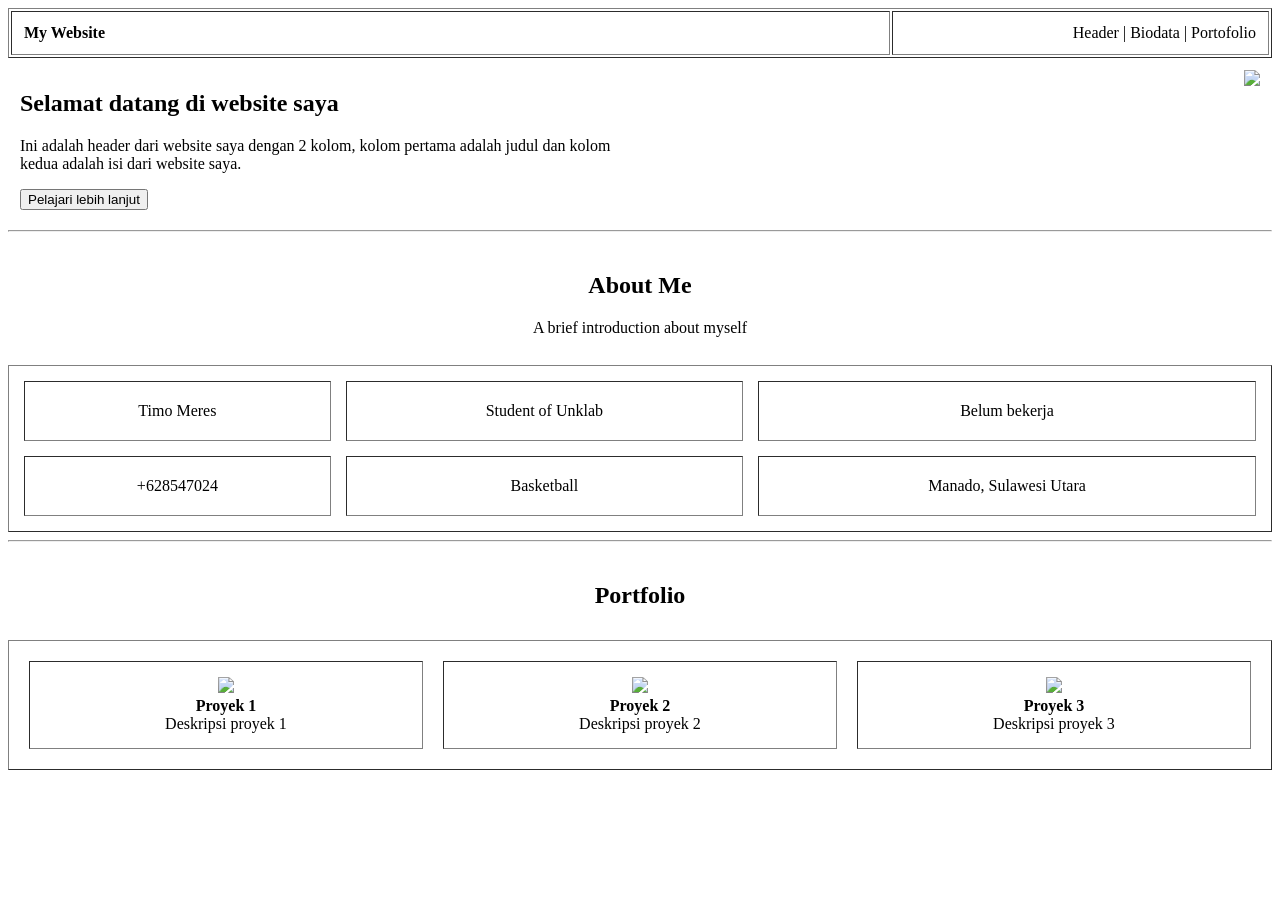
==== index.html @ fc2ae6ec "tugas1website" ====
<!doctype html>
<html lang="en">
  <head>
    <meta charset="UTF-8" />
    <title>Tugas Edu</title>
  </head>

  <body>
    <!-- MENU ATAS -->
    <table border="1" width="100%" cellpadding="12">
      <tr>
        <td width="70%"><b>My Website</b></td>
        <td align="right">Header | Biodata | Portofolio</td>
      </tr>
    </table>

    <!-- SECTION HEADER -->
    <table border="0" width="100%" cellpadding="10">
      <tr>
        <td width="50%" valign="top">
          <h2>Selamat datang di website saya</h2>
          <p>
            Ini adalah header dari website saya dengan 2 kolom, kolom pertama
            adalah judul dan kolom kedua adalah isi dari website saya.
          </p>
          <button>Pelajari lebih lanjut</button>
        </td>

        <td width="50%" align="right" valign="top">
          <img src="https://picsum.photos/400/250" width="80%" />
        </td>
      </tr>
    </table>

    <hr />

    <!-- ABOUT ME -->
    <table border="0" width="100%" cellpadding="10">
      <tr>
        <td align="center">
          <h2>About Me</h2>
          <p>A brief introduction about myself</p>
        </td>
      </tr>
    </table>

    <table border="1" width="100%" cellpadding="20" cellspacing="15">
      <tr align="center">
        <td>Timo Meres</td>
        <td>Student of Unklab</td>
        <td>Belum bekerja</td>
      </tr>

      <tr align="center">
        <td>+628547024</td>
        <td>Basketball</td>
        <td>Manado, Sulawesi Utara</td>
      </tr>
    </table>

    <hr />

    <!-- PORTFOLIO -->
    <table border="0" width="100%" cellpadding="10">
      <tr>
        <td align="center">
          <h2>Portfolio</h2>
        </td>
      </tr>
    </table>

    <table border="1" width="100%" cellpadding="15" cellspacing="20">
      <tr align="center">
        <td width="33%">
          <img src="https://picsum.photos/350/200?1" width="100%" /><br />
          <b>Proyek 1</b><br />
          Deskripsi proyek 1
        </td>

        <td width="33%">
          <img src="https://picsum.photos/350/200?2" width="100%" /><br />
          <b>Proyek 2</b><br />
          Deskripsi proyek 2
        </td>

        <td width="33%">
          <img src="https://picsum.photos/350/200?3" width="100%" /><br />
          <b>Proyek 3</b><br />
          Deskripsi proyek 3
        </td>
      </tr>
    </table>
  </body>
</html>
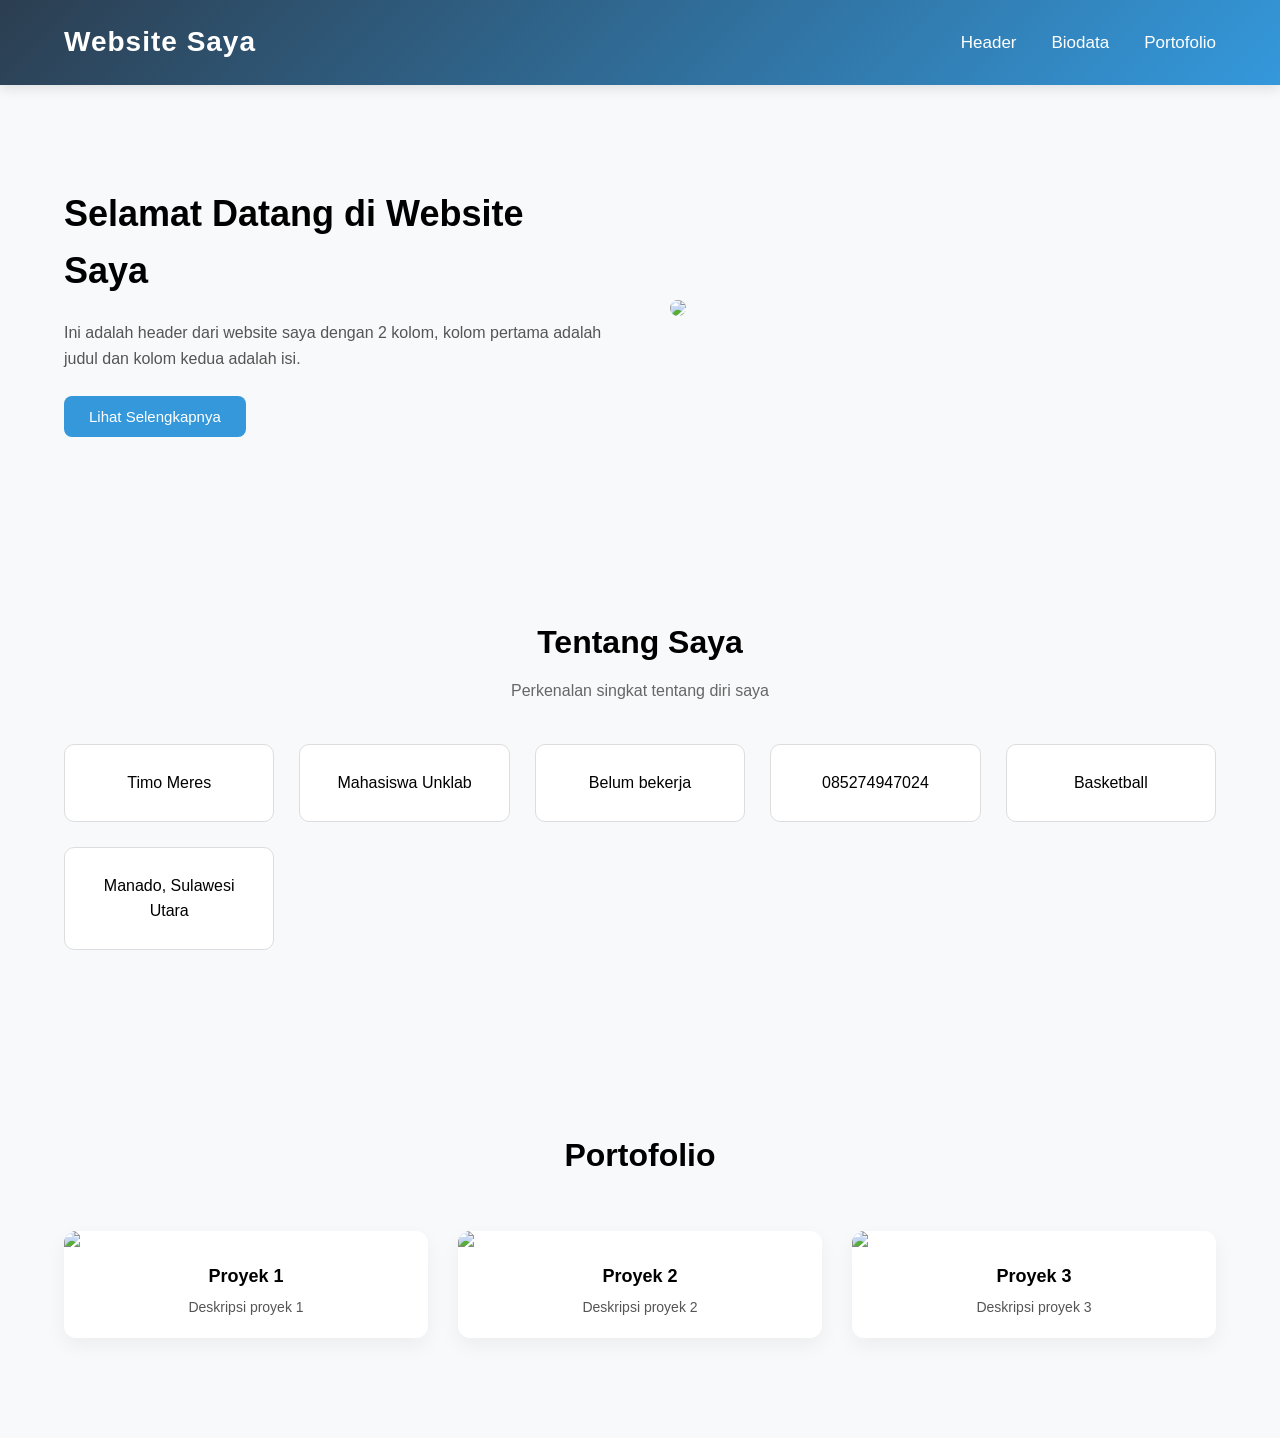
==== commit 7f3e498a: "Css tambahan" ====
--- a/index.html
+++ b/index.html
@@ -2,93 +2,84 @@
 <html lang="en">
   <head>
     <meta charset="UTF-8" />
+    <meta name="viewport" content="width=device-width, initial-scale=1.0" />
     <title>Tugas Edu</title>
+    <link rel="stylesheet" href="style.css" />
   </head>
 
   <body>
-    <!-- MENU ATAS -->
-    <table border="1" width="100%" cellpadding="12">
-      <tr>
-        <td width="70%"><b>My Website</b></td>
-        <td align="right">Header | Biodata | Portofolio</td>
-      </tr>
-    </table>
+    <!-- NAVIGASI -->
+    <div class="navigasi">
+      <div class="container">
+        <div class="websiteSaya">Website Saya</div>
+        <div class="menu">
+          <span>Header</span>
+          <span>Biodata</span>
+          <span>Portofolio</span>
+        </div>
+      </div>
+    </div>
 
-    <!-- SECTION HEADER -->
-    <table border="0" width="100%" cellpadding="10">
-      <tr>
-        <td width="50%" valign="top">
-          <h2>Selamat datang di website saya</h2>
+    <!-- HEADER -->
+    <div class="container">
+      <div class="bagian-header">
+        <div class="teks-header">
+          <h2>Selamat Datang di Website Saya</h2>
           <p>
             Ini adalah header dari website saya dengan 2 kolom, kolom pertama
-            adalah judul dan kolom kedua adalah isi dari website saya.
+            adalah judul dan kolom kedua adalah isi.
           </p>
-          <button>Pelajari lebih lanjut</button>
-        </td>
+          <button>Lihat Selengkapnya</button>
+        </div>
 
-        <td width="50%" align="right" valign="top">
-          <img src="https://picsum.photos/400/250" width="80%" />
-        </td>
-      </tr>
-    </table>
+        <div class="gambar-header">
+          <img src="https://picsum.photos/800/500" />
+        </div>
+      </div>
+    </div>
 
-    <hr />
+    <!-- TENTANG -->
+    <div class="container">
+      <div class="tentang">
+        <h2>Tentang Saya</h2>
+        <p>Perkenalan singkat tentang diri saya</p>
 
-    <!-- ABOUT ME -->
-    <table border="0" width="100%" cellpadding="10">
-      <tr>
-        <td align="center">
-          <h2>About Me</h2>
-          <p>A brief introduction about myself</p>
-        </td>
-      </tr>
-    </table>
+        <div class="grid-tentang">
+          <div>Timo Meres</div>
+          <div>Mahasiswa Unklab</div>
+          <div>Belum bekerja</div>
+          <div>085274947024</div>
+          <div>Basketball</div>
+          <div>Manado, Sulawesi Utara</div>
+        </div>
+      </div>
+    </div>
 
-    <table border="1" width="100%" cellpadding="20" cellspacing="15">
-      <tr align="center">
-        <td>Timo Meres</td>
-        <td>Student of Unklab</td>
-        <td>Belum bekerja</td>
-      </tr>
+    <!-- PORTOFOLIO -->
+    <div class="container">
+      <div class="portofolio">
+        <h2>Portofolio</h2>
 
-      <tr align="center">
-        <td>+628547024</td>
-        <td>Basketball</td>
-        <td>Manado, Sulawesi Utara</td>
-      </tr>
-    </table>
+        <div class="grid-portofolio">
+          <div class="card">
+            <img src="https://picsum.photos/800/500?1" />
+            <b>Proyek 1</b>
+            <p>Deskripsi proyek 1</p>
+          </div>
 
-    <hr />
+          <div class="card">
+            <img src="https://picsum.photos/800/500?2" />
+            <b>Proyek 2</b>
+            <p>Deskripsi proyek 2</p>
+          </div>
 
-    <!-- PORTFOLIO -->
-    <table border="0" width="100%" cellpadding="10">
-      <tr>
-        <td align="center">
-          <h2>Portfolio</h2>
-        </td>
-      </tr>
-    </table>
-
-    <table border="1" width="100%" cellpadding="15" cellspacing="20">
-      <tr align="center">
-        <td width="33%">
-          <img src="https://picsum.photos/350/200?1" width="100%" /><br />
-          <b>Proyek 1</b><br />
-          Deskripsi proyek 1
-        </td>
-
-        <td width="33%">
-          <img src="https://picsum.photos/350/200?2" width="100%" /><br />
-          <b>Proyek 2</b><br />
-          Deskripsi proyek 2
-        </td>
-
-        <td width="33%">
-          <img src="https://picsum.photos/350/200?3" width="100%" /><br />
-          <b>Proyek 3</b><br />
-          Deskripsi proyek 3
-        </td>
-      </tr>
-    </table>
+          <div class="card">
+            <img src="https://picsum.photos/800/500?3" />
+            <b>Proyek 3</b>
+            <p>Deskripsi proyek 3</p>
+          </div>
+        </div>
+      </div>
+    </div>
   </body>
 </html>
--- a/style.css
+++ b/style.css
@@ -0,0 +1,181 @@
+/* RESET */
+* {
+  margin: 0;
+  padding: 0;
+  box-sizing: border-box;
+}
+
+body {
+  font-family: Arial, sans-serif;
+  line-height: 1.6;
+  background-color: #f8f9fa;
+}
+
+/* CONTAINER */
+.container {
+  width: 90%;
+  max-width: 1200px;
+  margin: auto;
+}
+
+/* ================= NAVIGASI ================= */
+.navigasi {
+  width: 100%;
+  background: linear-gradient(135deg, #2c3e50, #3498db);
+  padding: 20px 0;
+  box-shadow: 0 4px 12px rgba(0, 0, 0, 0.1);
+  position: sticky;
+  top: 0;
+  z-index: 1000;
+}
+
+.navigasi .container {
+  display: flex;
+  justify-content: space-between;
+  align-items: center;
+}
+
+.websiteSaya {
+  font-size: 28px;
+  font-weight: 700;
+  color: white;
+  letter-spacing: 1px;
+}
+
+.menu {
+  display: flex;
+  gap: 35px;
+  font-size: 17px;
+  font-weight: 500;
+  color: white;
+}
+
+.menu span {
+  cursor: pointer;
+  transition: 0.3s;
+  position: relative;
+}
+
+.menu span:hover {
+  opacity: 0.8;
+}
+
+/* ================= HEADER ================= */
+.bagian-header {
+  display: grid;
+  grid-template-columns: repeat(auto-fit, minmax(300px, 1fr));
+  align-items: center;
+  gap: 60px;
+  padding: 100px 0;
+}
+
+.teks-header h2 {
+  font-size: 36px;
+  margin-bottom: 20px;
+}
+
+.teks-header p {
+  margin-bottom: 25px;
+  color: #555;
+  font-size: 16px;
+}
+
+.teks-header button {
+  padding: 12px 25px;
+  border: none;
+  background-color: #3498db;
+  color: white;
+  cursor: pointer;
+  border-radius: 8px;
+  font-size: 15px;
+  transition: 0.3s;
+}
+
+.teks-header button:hover {
+  background-color: #2980b9;
+}
+
+.gambar-header img {
+  width: 100%;
+  border-radius: 12px;
+}
+
+/* ================= TENTANG ================= */
+.tentang {
+  text-align: center;
+  padding: 80px 0;
+}
+
+.tentang h2 {
+  font-size: 32px;
+  margin-bottom: 10px;
+}
+
+.tentang p {
+  color: #666;
+  margin-bottom: 40px;
+}
+
+.grid-tentang {
+  display: grid;
+  grid-template-columns: repeat(auto-fit, minmax(200px, 1fr));
+  gap: 25px;
+}
+
+.grid-tentang div {
+  border: 1px solid #ddd;
+  padding: 25px;
+  border-radius: 10px;
+  background-color: white;
+  transition: 0.3s;
+}
+
+.grid-tentang div:hover {
+  transform: translateY(-5px);
+}
+
+/* ================= PORTOFOLIO ================= */
+.portofolio {
+  text-align: center;
+  padding: 100px 0;
+}
+
+.portofolio h2 {
+  font-size: 32px;
+  margin-bottom: 50px;
+}
+
+.grid-portofolio {
+  display: grid;
+  grid-template-columns: repeat(auto-fit, minmax(280px, 1fr));
+  gap: 30px;
+}
+
+.card {
+  border-radius: 12px;
+  overflow: hidden;
+  background-color: white;
+  box-shadow: 0 8px 20px rgba(0, 0, 0, 0.05);
+  transition: 0.3s;
+}
+
+.card:hover {
+  transform: translateY(-10px);
+}
+
+.card img {
+  width: 100%;
+  display: block;
+}
+
+.card b {
+  display: block;
+  padding: 15px 20px 5px;
+  font-size: 18px;
+}
+
+.card p {
+  padding: 0 20px 20px;
+  font-size: 14px;
+  color: #555;
+}
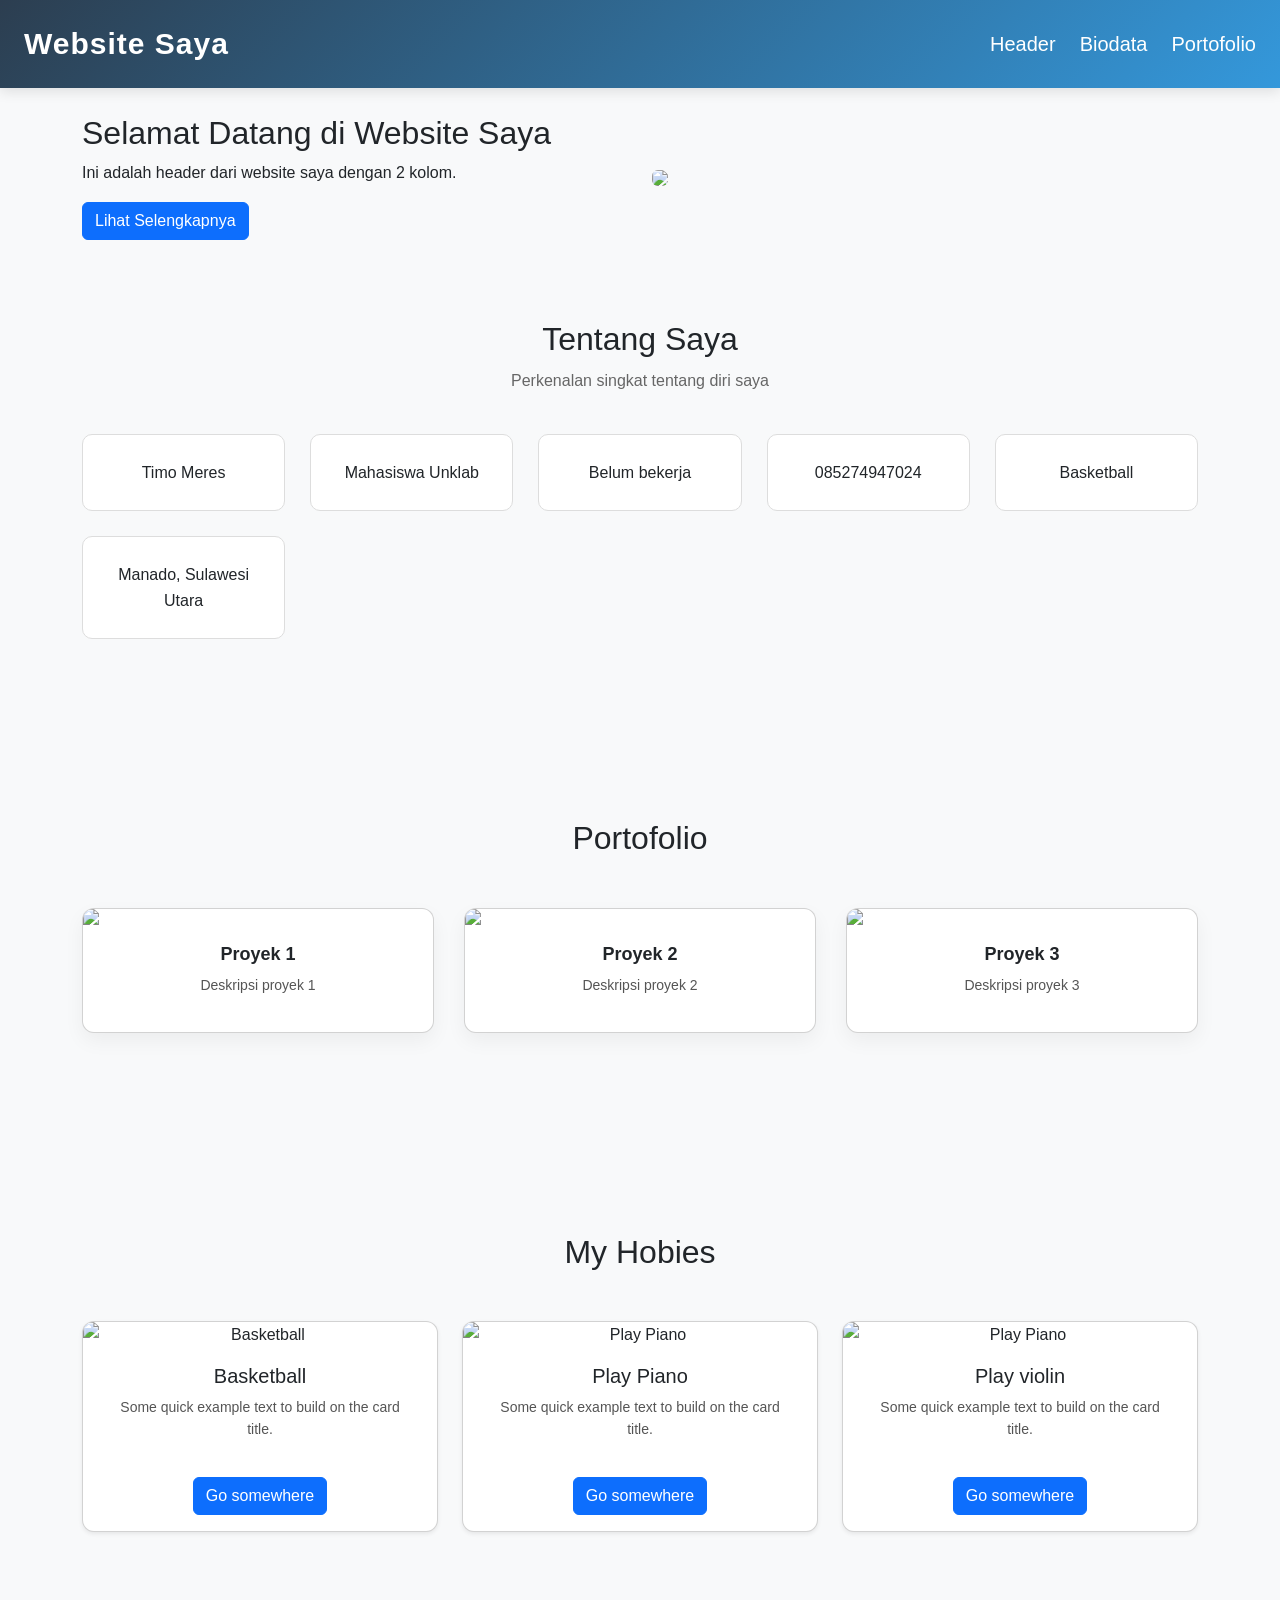
==== commit fd463c49: "perubahan botstrap" ====
--- a/index.html
+++ b/index.html
@@ -4,15 +4,21 @@
     <meta charset="UTF-8" />
     <meta name="viewport" content="width=device-width, initial-scale=1.0" />
     <title>Tugas Edu</title>
+
+    <link
+      href="https://cdn.jsdelivr.net/npm/bootstrap@5.3.8/dist/css/bootstrap.min.css"
+      rel="stylesheet"
+    />
     <link rel="stylesheet" href="style.css" />
   </head>
 
   <body>
     <!-- NAVIGASI -->
     <div class="navigasi">
-      <div class="container">
-        <div class="websiteSaya">Website Saya</div>
-        <div class="menu">
+      <div class="container-fluid px-4 d-flex align-items-center">
+        <div class="websiteSaya me-auto">Website Saya</div>
+
+        <div class="menu d-flex gap-4 fs-5">
           <span>Header</span>
           <span>Biodata</span>
           <span>Portofolio</span>
@@ -20,20 +26,26 @@
       </div>
     </div>
 
+    <br />
+
     <!-- HEADER -->
     <div class="container">
-      <div class="bagian-header">
-        <div class="teks-header">
+      <div class="row align-items-center">
+        <div class="col-md-6">
           <h2>Selamat Datang di Website Saya</h2>
-          <p>
-            Ini adalah header dari website saya dengan 2 kolom, kolom pertama
-            adalah judul dan kolom kedua adalah isi.
-          </p>
-          <button>Lihat Selengkapnya</button>
+          <p>Ini adalah header dari website saya dengan 2 kolom.</p>
+
+          <button
+            class="btn btn-primary"
+            data-bs-toggle="modal"
+            data-bs-target="#aboutModal"
+          >
+            Lihat Selengkapnya
+          </button>
         </div>
 
-        <div class="gambar-header">
-          <img src="https://picsum.photos/800/500" />
+        <div class="col-md-6">
+          <img src="https://picsum.photos/800/500" class="img-fluid rounded" />
         </div>
       </div>
     </div>
@@ -81,5 +93,103 @@
         </div>
       </div>
     </div>
+
+    <!-- HOBBIES -->
+    <div class="container">
+      <div class="portofolio">
+        <h2>My Hobies</h2>
+
+        <div class="row g-4">
+          <!-- Card 1 -->
+          <div class="col-md-6 col-lg-4">
+            <div class="card h-100 shadow-sm">
+              <img
+                src="https://plus.unsplash.com/premium_photo-1661872981731-54199736e0e1?q=80&w=2670&auto=format&fit=crop"
+                class="card-img-top"
+                alt="Basketball"
+              />
+              <div class="card-body">
+                <h5 class="card-title">Basketball</h5>
+                <p class="card-text">
+                  Some quick example text to build on the card title.
+                </p>
+                <a href="#" class="btn btn-primary">Go somewhere</a>
+              </div>
+            </div>
+          </div>
+
+          <!-- Card 2 -->
+          <div class="col-md-6 col-lg-4">
+            <div class="card h-100 shadow-sm">
+              <img
+                src="https://images.unsplash.com/photo-1552422535-c45813c61732?q=80&w=2670&auto=format&fit=crop&ixlib=rb-4.1.0&ixid=M3wxMjA3fDB8MHxwaG90by1wYWdlfHx8fGVufDB8fHx8fA%3D%3D"
+                class="card-img-top"
+                alt="Play Piano"
+              />
+              <div class="card-body">
+                <h5 class="card-title">Play Piano</h5>
+                <p class="card-text">
+                  Some quick example text to build on the card title.
+                </p>
+                <a href="#" class="btn btn-primary">Go somewhere</a>
+              </div>
+            </div>
+          </div>
+
+          <!-- Card 3 -->
+          <div class="col-md-6 col-lg-4">
+            <div class="card h-100 shadow-sm">
+              <img
+                src="https://plus.unsplash.com/premium_photo-1661433025857-e79ad6e8bf15?q=80&w=2670&auto=format&fit=crop&ixlib=rb-4.1.0&ixid=M3wxMjA3fDB8MHxwaG90by1wYWdlfHx8fGVufDB8fHx8fA%3D%3D"
+                class="card-img-top"
+                alt="Play Piano"
+              />
+              <div class="card-body">
+                <h5 class="card-title">Play violin</h5>
+                <p class="card-text">
+                  Some quick example text to build on the card title.
+                </p>
+                <a href="#" class="btn btn-primary">Go somewhere</a>
+              </div>
+            </div>
+          </div>
+        </div>
+      </div>
+    </div>
+
+    <!-- MODAL -->
+    <div class="modal fade" id="aboutModal" tabindex="-1">
+      <div class="modal-dialog modal-dialog-centered modal-lg">
+        <div class="modal-content">
+          <div class="modal-header">
+            <h5 class="modal-title">Tentang Website Saya</h5>
+            <button
+              type="button"
+              class="btn-close"
+              data-bs-dismiss="modal"
+            ></button>
+          </div>
+
+          <div class="modal-body">
+            <p>
+              Website ini dibuat sebagai tugas Eduwork. Berisi informasi
+              biodata, portofolio, dan hobi saya.
+            </p>
+          </div>
+
+          <div class="modal-footer">
+            <button
+              type="button"
+              class="btn btn-secondary"
+              data-bs-dismiss="modal"
+            >
+              Tutup
+            </button>
+          </div>
+        </div>
+      </div>
+    </div>
+
+    <script src="https://cdn.jsdelivr.net/npm/bootstrap@5.3.8/dist/js/bootstrap.bundle.min.js"></script>
   </body>
 </html>
--- a/style.css
+++ b/style.css
@@ -12,13 +12,13 @@
 }
 
 /* CONTAINER */
-.container {
+
+.custom-container {
   width: 90%;
   max-width: 1200px;
   margin: auto;
 }
 
-/* ================= NAVIGASI ================= */
 .navigasi {
   width: 100%;
   background: linear-gradient(135deg, #2c3e50, #3498db);
@@ -36,8 +36,8 @@
 }
 
 .websiteSaya {
-  font-size: 28px;
-  font-weight: 700;
+  font-size: 30px;
+  font-weight: 800;
   color: white;
   letter-spacing: 1px;
 }
